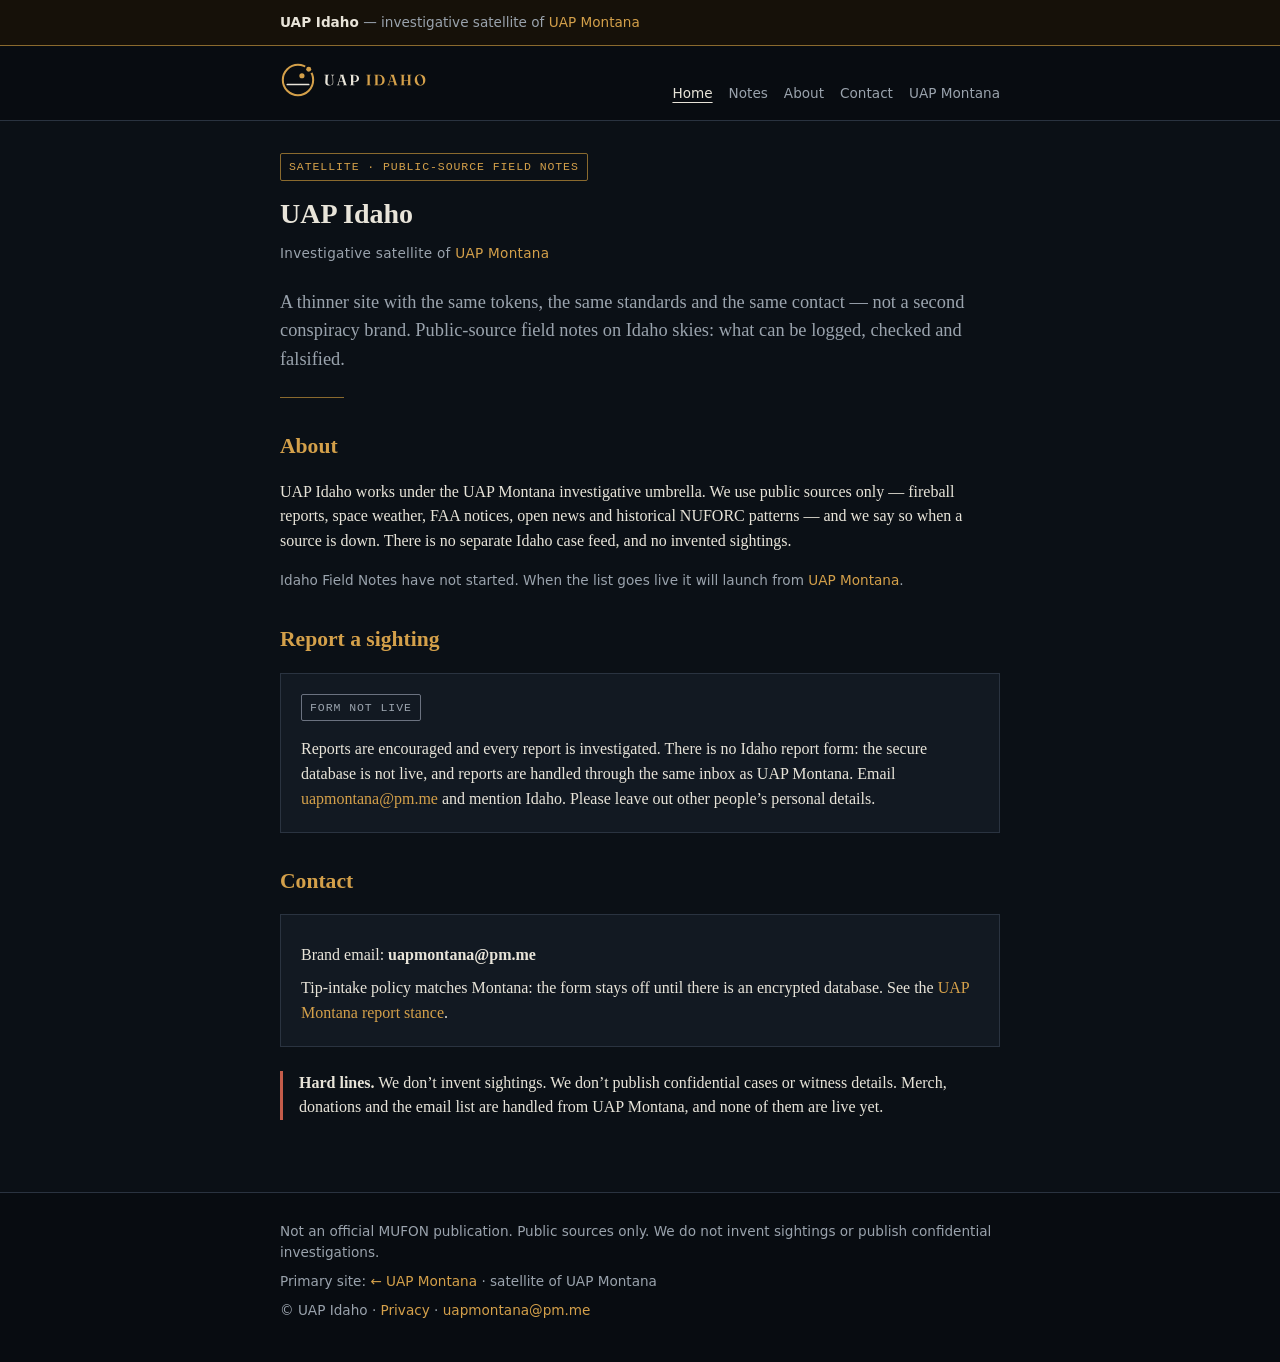
==== index.html @ a7c7fc58 "Initial site" ====
<!DOCTYPE html>
<html lang="en" data-theme="dark">
<head>
<meta charset="utf-8" />
<meta name="viewport" content="width=device-width, initial-scale=1" />
<title>UAP Idaho — investigative satellite of UAP Montana</title>
<meta name="description" content="UAP Idaho is the investigative satellite of UAP Montana: public-source field notes on Idaho skies. No invented sightings. Not an official MUFON site." />
<meta name="color-scheme" content="dark" />
<meta name="theme-color" content="#0b1016" />

<link rel="canonical" href="https://uapidaho.com/" />
<link rel="icon" href="/favicon.svg" type="image/svg+xml" />
<link rel="icon" href="/favicon.ico" sizes="any" />
<link rel="icon" href="/favicon-32.png" type="image/png" sizes="32x32" />
<link rel="icon" href="/favicon-192.png" type="image/png" sizes="192x192" />
<link rel="apple-touch-icon" href="/apple-touch-icon.png" />
<meta property="og:type" content="website" />
<meta property="og:site_name" content="UAP Idaho" />
<meta property="og:title" content="UAP Idaho — investigative satellite of UAP Montana" />
<meta property="og:description" content="UAP Idaho is the investigative satellite of UAP Montana: public-source field notes on Idaho skies. No invented sightings. Not an official MUFON site." />
<meta property="og:url" content="https://uapidaho.com/" />
<meta property="og:image" content="https://uapidaho.com/og.png" />
<meta property="og:image:width" content="1200" />
<meta property="og:image:height" content="630" />
<meta property="og:image:alt" content="UAP Idaho — public-source field notes" />
<meta name="twitter:card" content="summary_large_image" />
<meta name="twitter:title" content="UAP Idaho — investigative satellite of UAP Montana" />
<meta name="twitter:description" content="UAP Idaho is the investigative satellite of UAP Montana: public-source field notes on Idaho skies. No invented sightings. Not an official MUFON site." />
<meta name="twitter:image" content="https://uapidaho.com/og.png" />
<link rel="stylesheet" href="/styles.css" />
</head>
<body>
<a class="skip" href="#main">Skip to content</a>
<div class="sat-banner" role="note"><div class="wrap"><strong>UAP Idaho</strong> — investigative satellite of <a href="https://uapmontana.com/">UAP Montana</a></div></div>
<header class="site-header"><div class="wrap">
<a class="brand" href="/" aria-label="UAP Idaho — home"><img src="/logo.svg" alt="UAP Idaho" width="147.1" height="36" /></a>
<nav class="nav" aria-label="Primary"><a href="/" aria-current="page">Home</a><a href="/notes.html">Notes</a><a href="/about.html">About</a><a href="/contact.html">Contact</a><a href="https://uapmontana.com/">UAP Montana</a></nav>
</div></header>
<main id="main"><div class="wrap">
<span class="badge">Satellite · public-source field notes</span>
<h1>UAP Idaho</h1>
<p class="sat-line">Investigative satellite of <a href="https://uapmontana.com/">UAP Montana</a></p>
<p class="lede">A thinner site with the same tokens, the same standards and the same contact — not a second conspiracy brand. Public-source field notes on Idaho skies: what can be logged, checked and falsified.</p>
<hr style="border:0;border-top:1px solid var(--color-accent-dim);margin:0 0 var(--space-8);width:4rem" />

<section id="about" aria-labelledby="about-h">
<h2 id="about-h">About</h2>
<p>UAP Idaho works under the UAP Montana investigative umbrella. We use public sources only — fireball reports, space weather, FAA notices, open news and historical NUFORC patterns — and we say so when a source is down. There is no separate Idaho case feed, and no invented sightings.</p>
<p class="ghost">Idaho Field Notes have not started. When the list goes live it will launch from <a href="https://uapmontana.com/">UAP Montana</a>.</p>
</section>

<section id="report" aria-labelledby="report-h">
<h2 id="report-h">Report a sighting</h2>
<div class="card">
<span class="badge badge--dark">Form not live</span>
<p>Reports are encouraged and every report is investigated. There is no Idaho report form: the secure database is not live, and reports are handled through the same inbox as UAP Montana. Email <a href="mailto:uapmontana@pm.me">uapmontana@pm.me</a> and mention Idaho. Please leave out other people’s personal details.</p>
</div>
</section>

<section id="contact" aria-labelledby="contact-h">
<h2 id="contact-h">Contact</h2>
<div class="card">
<p>Brand email: <a href="mailto:uapmontana@pm.me"><strong>uapmontana@pm.me</strong></a></p>
<p>Tip-intake policy matches Montana: the form stays off until there is an encrypted database. See the <a href="https://uapmontana.com/#report">UAP Montana report stance</a>.</p>
</div>
</section>

<div class="hard">
<p><strong>Hard lines.</strong> We don’t invent sightings. We don’t publish confidential cases or witness details. Merch, donations and the email list are handled from UAP Montana, and none of them are live yet.</p>
</div>
</div></main>
<footer class="site-footer"><div class="wrap">
<p>Not an official MUFON publication. Public sources only. We do not invent sightings or publish confidential investigations.</p>
<p>Primary site: <a href="https://uapmontana.com/">← UAP Montana</a> · satellite of UAP Montana</p>
<p>© UAP Idaho · <a href="/privacy.html">Privacy</a> · <a href="mailto:uapmontana@pm.me">uapmontana@pm.me</a></p>
</div></footer>
</body>
</html>
---- styles.css ----
/* UAP Idaho — uapidaho.com. Tokens: UAP Montana/Idaho design system. */
:root,
[data-theme="dark"],
.theme-dark {
  color-scheme: dark;

  --color-bg: #0b1016;
  --color-bg-elevated: #121922;
  --color-bg-deep: #080c11;
  --color-ink: #e8e4d9;
  --color-muted: #9aa3ad;
  --color-line: #2a3340;
  --color-accent: #d4a04a;
  --color-accent-dim: #8a6a2e;
  --color-accent-wash: #161109;
  --color-danger: #c45c4a;
  --color-focus: #d4a04a;
  --color-status-dark: #6b7280;
  --color-status-live: #4a9e6f;

  --font-serif: "Iowan Old Style", "Palatino Linotype", Palatino, "Book Antiqua", Georgia, "Times New Roman", serif;
  --font-sans: "Segoe UI", system-ui, -apple-system, BlinkMacSystemFont, "Helvetica Neue", Arial, sans-serif;
  --font-mono: ui-monospace, "Cascadia Code", "SF Mono", Consolas, "Liberation Mono", Menlo, monospace;

  --text-xs: 0.72rem;
  --text-sm: 0.85rem;
  --text-base: 1rem;
  --text-md: 1.05rem;
  --text-lg: 1.15rem;
  --text-xl: 1.35rem;
  --text-2xl: 1.75rem;
  --text-3xl: 2rem;

  --leading-tight: 1.2;
  --leading-snug: 1.35;
  --leading-normal: 1.55;
  --tracking-badge: 0.08em;
  --tracking-brand: 0.1em;

  --space-1: 0.25rem;
  --space-2: 0.5rem;
  --space-3: 0.75rem;
  --space-4: 1rem;
  --space-5: 1.25rem;
  --space-6: 1.5rem;
  --space-8: 2rem;
  --space-10: 2.5rem;
  --space-12: 3rem;
  --space-16: 4rem;

  --measure: 720px;
  --measure-wide: 960px;
  --gutter: 1.2rem;

  --radius-none: 0;
  --radius-sm: 2px;
  --radius-md: 4px;

  --elev-0: none;
  --elev-1: 0 1px 0 rgba(0, 0, 0, 0.35);
  --elev-2: 0 4px 16px rgba(0, 0, 0, 0.35);

  --duration-fast: 150ms;
  --ease-default: ease;

  --border: 1px solid var(--color-line);
  --border-dashed-accent: 1px dashed var(--color-accent-dim);
}

[data-theme="light"],
.theme-light {
  color-scheme: light;

  --color-bg: #f4f2ec;
  --color-bg-elevated: #ffffff;
  --color-bg-deep: #ebe7df;
  --color-ink: #1a1f26;
  --color-muted: #5c6570;
  --color-line: #c8c2b4;
  --color-accent: #9a6f28;
  --color-accent-dim: #b8924a;
  --color-accent-wash: #f5edd8;
  --color-danger: #a84838;
  --color-focus: #9a6f28;
  --color-status-dark: #6b7280;
  --color-status-live: #2f7a52;

  --elev-1: 0 1px 0 rgba(0, 0, 0, 0.06);
  --elev-2: 0 4px 16px rgba(0, 0, 0, 0.08);
}

@media (prefers-reduced-motion: reduce) {
  :root {
    --duration-fast: 0ms;
  }
}

*,*::before,*::after{box-sizing:border-box}
html{-webkit-text-size-adjust:100%}
html,body{margin:0;padding:0;background:var(--color-bg);color:var(--color-ink)}
body{font-family:var(--font-serif);font-size:var(--text-base);line-height:var(--leading-normal);min-height:100vh;display:flex;flex-direction:column}
a{color:var(--color-accent);text-decoration:none}
a:hover{text-decoration:underline;text-underline-offset:3px}
a:focus-visible,button:focus-visible,input:focus-visible,textarea:focus-visible{outline:2px solid var(--color-focus);outline-offset:2px}
.wrap{width:min(var(--measure),calc(100% - (var(--gutter) * 2)));margin-inline:auto}
.skip{position:absolute;left:-9999px}
.skip:focus{left:var(--space-4);top:var(--space-4);z-index:100;background:var(--color-bg-elevated);color:var(--color-ink);padding:var(--space-2) var(--space-3)}
.sat-banner{background:var(--color-accent-wash);border-bottom:1px solid var(--color-accent-dim);padding:var(--space-3) 0;font-family:var(--font-sans);font-size:var(--text-sm);color:var(--color-muted)}
.sat-banner strong{color:var(--color-ink);font-weight:600}
.site-header{background:var(--color-bg-deep);border-bottom:var(--border);padding:var(--space-4) 0 var(--space-3)}
.site-header .wrap{display:flex;align-items:baseline;justify-content:space-between;gap:var(--space-4);flex-wrap:wrap}
.brand{font-size:var(--text-md);letter-spacing:var(--tracking-brand);text-transform:uppercase;color:var(--color-ink)}
.brand{display:inline-block;line-height:0}
.brand img{display:block;height:36px;width:auto;max-width:100%}
.brand:hover{text-decoration:none}
@media (max-width:420px){.brand img{height:30px}}
.brand span{color:var(--color-accent)}
.nav{display:flex;gap:var(--space-4);flex-wrap:wrap;font-family:var(--font-sans);font-size:var(--text-sm)}
.nav a{color:var(--color-muted);padding:var(--space-1) 0}
.nav a[aria-current="page"]{color:var(--color-ink);text-decoration:underline;text-underline-offset:4px}
main{flex:1;padding:var(--space-8) 0 var(--space-12)}
.badge{display:inline-block;font-family:var(--font-mono);font-size:var(--text-xs);letter-spacing:var(--tracking-badge);text-transform:uppercase;border:1px solid var(--color-accent-dim);color:var(--color-accent);padding:var(--space-1) var(--space-2);border-radius:var(--radius-sm);margin-bottom:var(--space-4)}
.badge--dark{color:var(--color-muted);border-color:var(--color-status-dark);margin:0 0 var(--space-2)}
h1{font-size:var(--text-2xl);font-weight:600;line-height:var(--leading-tight);margin:0 0 var(--space-3)}
h2{font-size:var(--text-xl);font-weight:600;color:var(--color-accent);margin:var(--space-8) 0 var(--space-3)}
.sat-line{font-family:var(--font-sans);font-size:var(--text-sm);color:var(--color-muted);margin:0 0 var(--space-6);letter-spacing:.02em}
.lede{font-size:var(--text-lg);color:var(--color-muted);margin:0 0 var(--space-6)}
.card{background:var(--color-bg-elevated);border:var(--border);padding:var(--space-5);margin:var(--space-4) 0}
.card p{margin:var(--space-2) 0 0}
.card strong{color:var(--color-ink)}
.card ul{margin:var(--space-2) 0 0;padding-left:1.1rem}
.card li{margin:var(--space-2) 0}
.cta{margin:var(--space-6) 0;padding:var(--space-5);border:var(--border-dashed-accent);background:var(--color-accent-wash)}
.cta strong{color:var(--color-accent)}
.ghost,.note{color:var(--color-muted);font-size:var(--text-sm);font-family:var(--font-sans)}
.hard{border-left:3px solid var(--color-danger);padding-left:var(--space-4);margin:var(--space-6) 0}
.grid{display:grid;gap:var(--space-4);grid-template-columns:1fr 1fr}
.grid .card{margin:0}
@media (max-width:560px){.grid{grid-template-columns:1fr}h1{font-size:1.55rem}.lede{font-size:1.05rem}}
label{display:block;font-family:var(--font-sans);font-size:var(--text-sm);margin:var(--space-3) 0 var(--space-1)}
input,textarea{width:100%;background:#0a0e13;color:var(--color-ink);border:var(--border);padding:.55rem .65rem;font:inherit;opacity:.6}
textarea{min-height:8rem}
button{display:inline-block;margin-top:var(--space-3);background:#2a2416;color:var(--color-muted);border:var(--border);padding:.5rem .9rem;font:inherit;cursor:not-allowed}
fieldset{border:0;padding:0;margin:0}
code{font-family:var(--font-mono);font-size:.92em}
.site-footer{border-top:var(--border);background:var(--color-bg-deep);padding:var(--space-5) 0 var(--space-8);font-family:var(--font-sans);font-size:var(--text-sm);color:var(--color-muted)}
.site-footer p{margin:var(--space-2) 0}
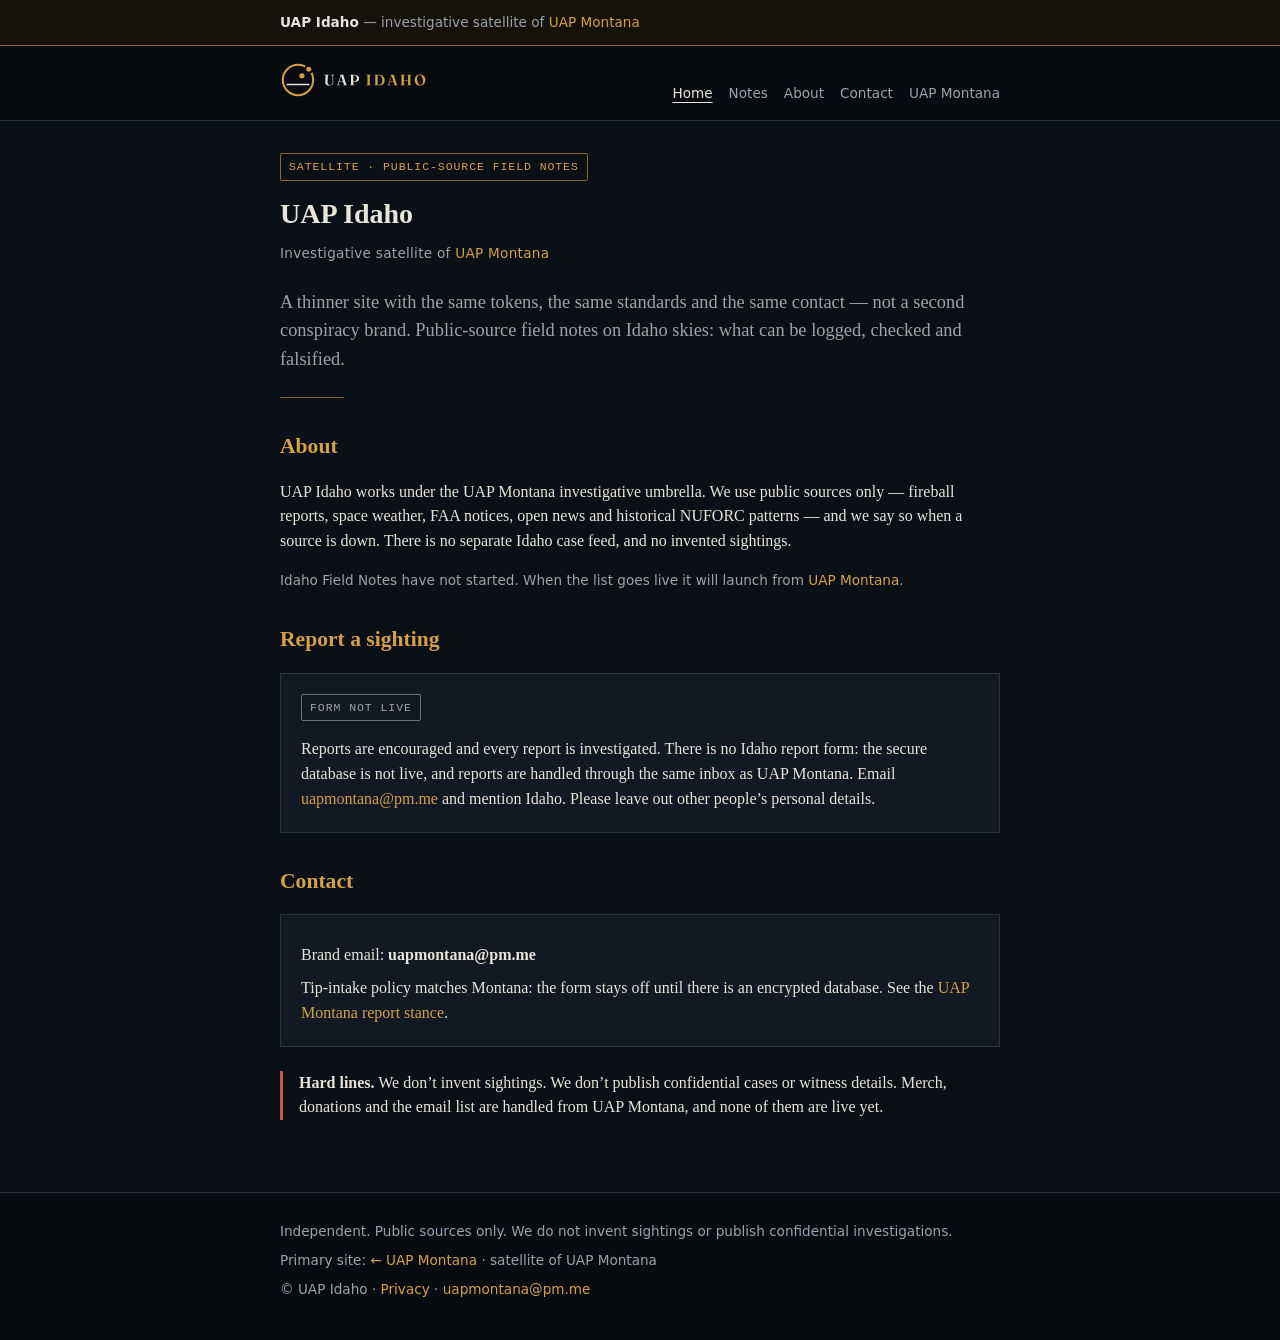
==== commit 53145503: "Trim MUFON references" ====
--- a/index.html
+++ b/index.html
@@ -4,7 +4,7 @@
 <meta charset="utf-8" />
 <meta name="viewport" content="width=device-width, initial-scale=1" />
 <title>UAP Idaho — investigative satellite of UAP Montana</title>
-<meta name="description" content="UAP Idaho is the investigative satellite of UAP Montana: public-source field notes on Idaho skies. No invented sightings. Not an official MUFON site." />
+<meta name="description" content="UAP Idaho is the investigative satellite of UAP Montana: public-source field notes on Idaho skies. No invented sightings." />
 <meta name="color-scheme" content="dark" />
 <meta name="theme-color" content="#0b1016" />
 
@@ -17,7 +17,7 @@
 <meta property="og:type" content="website" />
 <meta property="og:site_name" content="UAP Idaho" />
 <meta property="og:title" content="UAP Idaho — investigative satellite of UAP Montana" />
-<meta property="og:description" content="UAP Idaho is the investigative satellite of UAP Montana: public-source field notes on Idaho skies. No invented sightings. Not an official MUFON site." />
+<meta property="og:description" content="UAP Idaho is the investigative satellite of UAP Montana: public-source field notes on Idaho skies. No invented sightings." />
 <meta property="og:url" content="https://uapidaho.com/" />
 <meta property="og:image" content="https://uapidaho.com/og.png" />
 <meta property="og:image:width" content="1200" />
@@ -25,7 +25,7 @@
 <meta property="og:image:alt" content="UAP Idaho — public-source field notes" />
 <meta name="twitter:card" content="summary_large_image" />
 <meta name="twitter:title" content="UAP Idaho — investigative satellite of UAP Montana" />
-<meta name="twitter:description" content="UAP Idaho is the investigative satellite of UAP Montana: public-source field notes on Idaho skies. No invented sightings. Not an official MUFON site." />
+<meta name="twitter:description" content="UAP Idaho is the investigative satellite of UAP Montana: public-source field notes on Idaho skies. No invented sightings." />
 <meta name="twitter:image" content="https://uapidaho.com/og.png" />
 <link rel="stylesheet" href="/styles.css" />
 </head>
@@ -70,7 +70,7 @@
 </div>
 </div></main>
 <footer class="site-footer"><div class="wrap">
-<p>Not an official MUFON publication. Public sources only. We do not invent sightings or publish confidential investigations.</p>
+<p>Independent. Public sources only. We do not invent sightings or publish confidential investigations.</p>
 <p>Primary site: <a href="https://uapmontana.com/">← UAP Montana</a> · satellite of UAP Montana</p>
 <p>© UAP Idaho · <a href="/privacy.html">Privacy</a> · <a href="mailto:uapmontana@pm.me">uapmontana@pm.me</a></p>
 </div></footer>
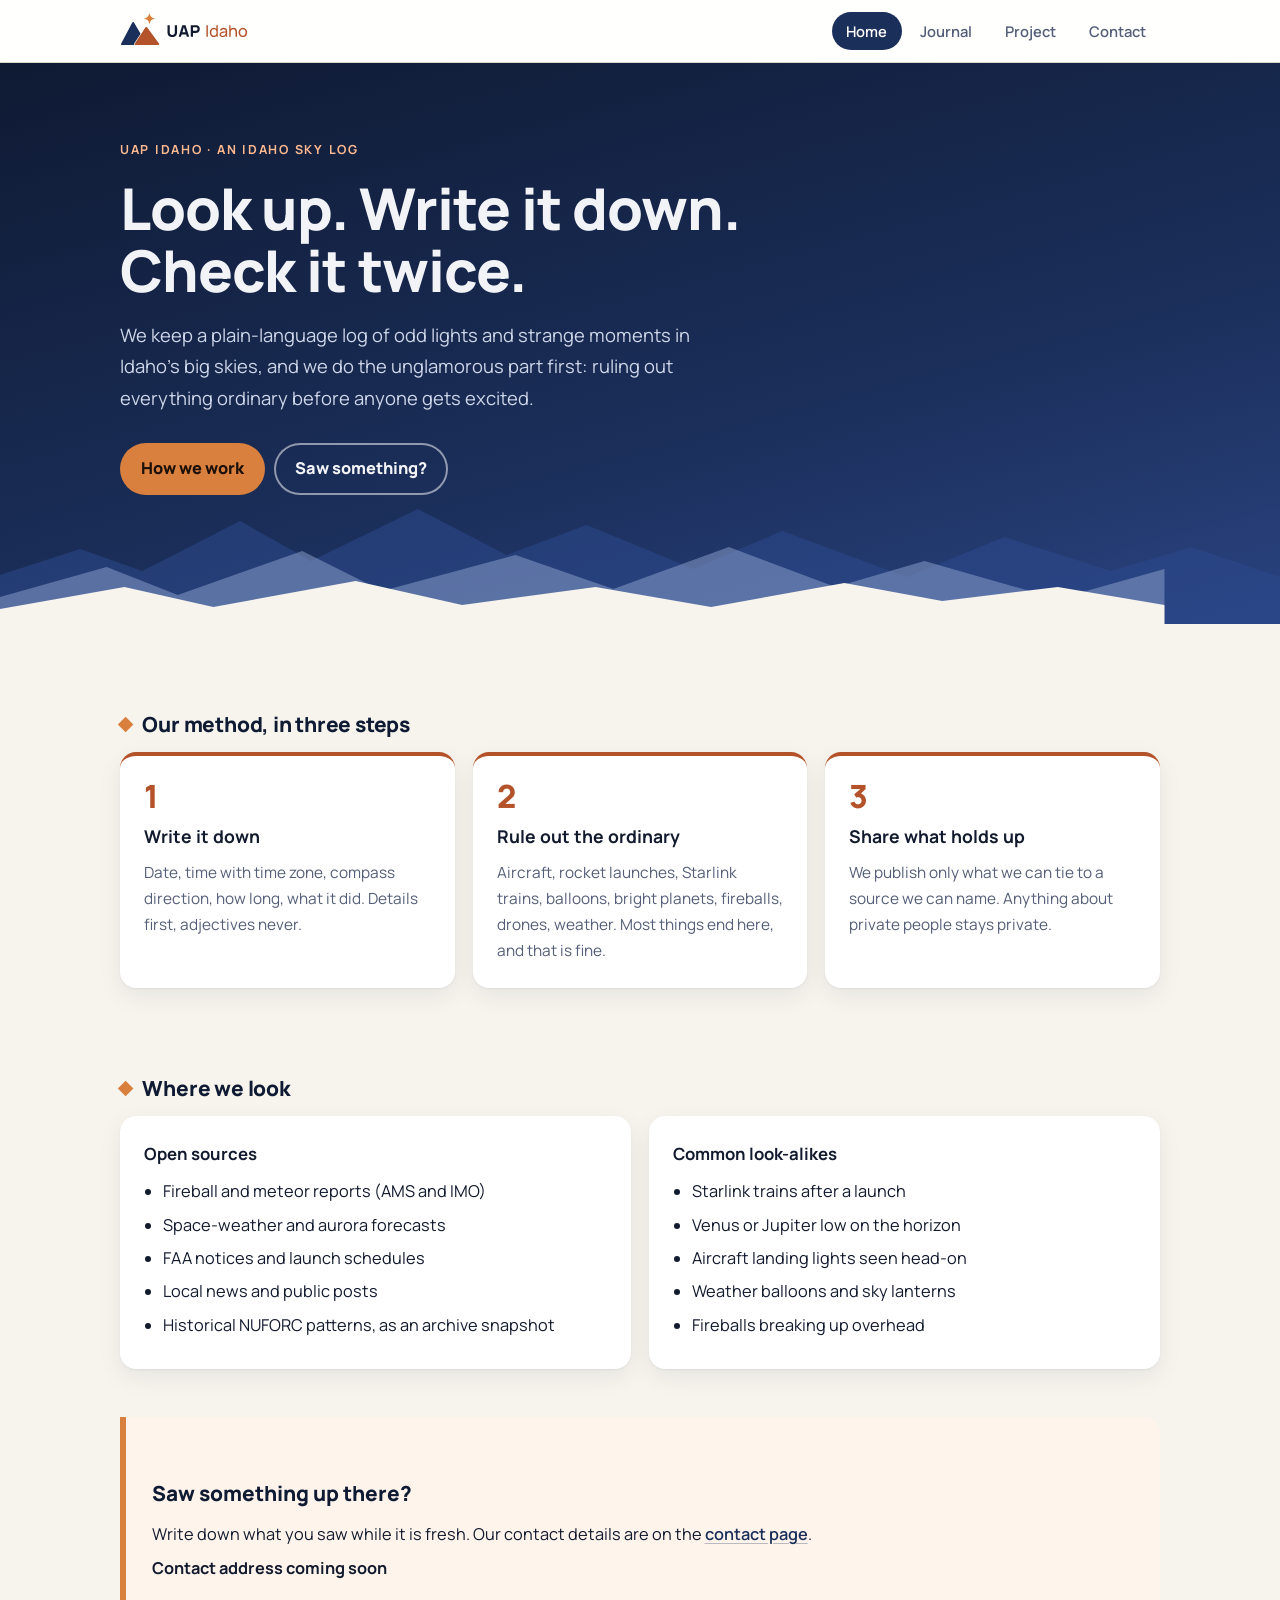
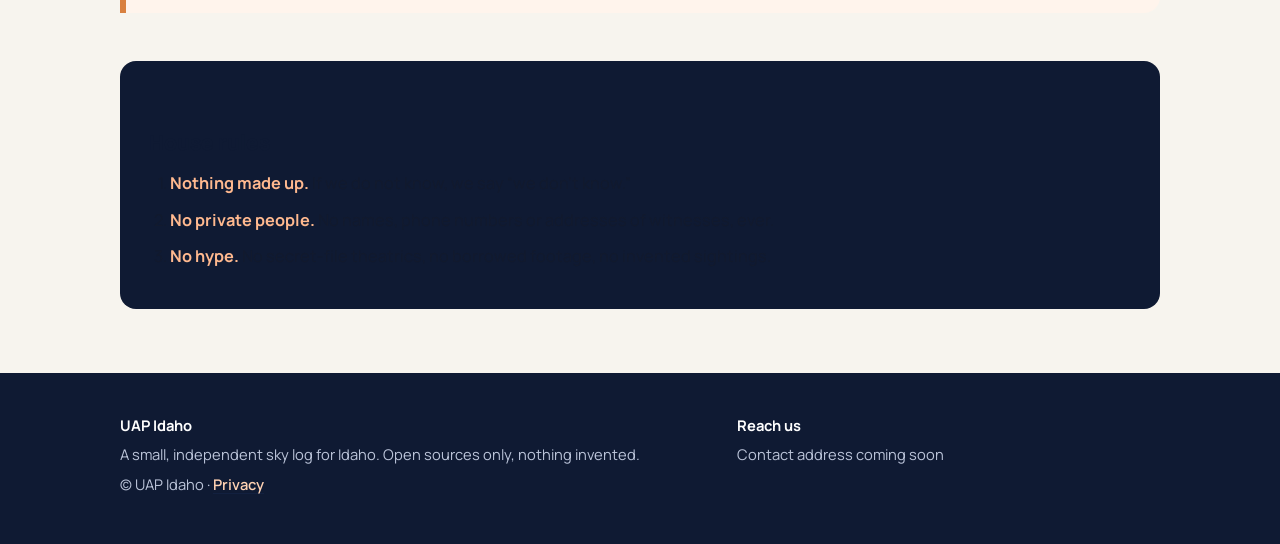
==== commit 0dc7815a: "Redesign site" ====
--- a/index.html
+++ b/index.html
@@ -1,78 +1,93 @@
 <!DOCTYPE html>
-<html lang="en" data-theme="dark">
+<html lang="en">
 <head>
 <meta charset="utf-8" />
 <meta name="viewport" content="width=device-width, initial-scale=1" />
-<title>UAP Idaho — investigative satellite of UAP Montana</title>
-<meta name="description" content="UAP Idaho is the investigative satellite of UAP Montana: public-source field notes on Idaho skies. No invented sightings." />
-<meta name="color-scheme" content="dark" />
-<meta name="theme-color" content="#0b1016" />
-
+<title>UAP Idaho — an Idaho sky log</title>
+<meta name="description" content="UAP Idaho is a small, independent sky log for Idaho: odd lights written down carefully and checked against the ordinary explanations first." />
+<meta name="color-scheme" content="light" />
+<meta name="theme-color" content="#1b2f5b" />
 <link rel="canonical" href="https://uapidaho.com/" />
-<link rel="icon" href="/favicon.svg" type="image/svg+xml" />
+<link rel="icon" href="/icon.svg" type="image/svg+xml" />
 <link rel="icon" href="/favicon.ico" sizes="any" />
-<link rel="icon" href="/favicon-32.png" type="image/png" sizes="32x32" />
-<link rel="icon" href="/favicon-192.png" type="image/png" sizes="192x192" />
+<link rel="icon" href="/assets/icon-32.png" type="image/png" sizes="32x32" />
+<link rel="icon" href="/assets/icon-192.png" type="image/png" sizes="192x192" />
 <link rel="apple-touch-icon" href="/apple-touch-icon.png" />
 <meta property="og:type" content="website" />
 <meta property="og:site_name" content="UAP Idaho" />
-<meta property="og:title" content="UAP Idaho — investigative satellite of UAP Montana" />
-<meta property="og:description" content="UAP Idaho is the investigative satellite of UAP Montana: public-source field notes on Idaho skies. No invented sightings." />
+<meta property="og:title" content="UAP Idaho — an Idaho sky log" />
+<meta property="og:description" content="UAP Idaho is a small, independent sky log for Idaho: odd lights written down carefully and checked against the ordinary explanations first." />
 <meta property="og:url" content="https://uapidaho.com/" />
-<meta property="og:image" content="https://uapidaho.com/og.png" />
+<meta property="og:image" content="https://uapidaho.com/assets/social-card.png" />
 <meta property="og:image:width" content="1200" />
 <meta property="og:image:height" content="630" />
-<meta property="og:image:alt" content="UAP Idaho — public-source field notes" />
+<meta property="og:image:alt" content="UAP Idaho — an Idaho sky log" />
 <meta name="twitter:card" content="summary_large_image" />
-<meta name="twitter:title" content="UAP Idaho — investigative satellite of UAP Montana" />
-<meta name="twitter:description" content="UAP Idaho is the investigative satellite of UAP Montana: public-source field notes on Idaho skies. No invented sightings." />
-<meta name="twitter:image" content="https://uapidaho.com/og.png" />
-<link rel="stylesheet" href="/styles.css" />
+<meta name="twitter:title" content="UAP Idaho — an Idaho sky log" />
+<meta name="twitter:description" content="UAP Idaho is a small, independent sky log for Idaho: odd lights written down carefully and checked against the ordinary explanations first." />
+<meta name="twitter:image" content="https://uapidaho.com/assets/social-card.png" />
+<link rel="stylesheet" href="/assets/site.css" />
 </head>
 <body>
-<a class="skip" href="#main">Skip to content</a>
-<div class="sat-banner" role="note"><div class="wrap"><strong>UAP Idaho</strong> — investigative satellite of <a href="https://uapmontana.com/">UAP Montana</a></div></div>
-<header class="site-header"><div class="wrap">
-<a class="brand" href="/" aria-label="UAP Idaho — home"><img src="/logo.svg" alt="UAP Idaho" width="147.1" height="36" /></a>
-<nav class="nav" aria-label="Primary"><a href="/" aria-current="page">Home</a><a href="/notes.html">Notes</a><a href="/about.html">About</a><a href="/contact.html">Contact</a><a href="https://uapmontana.com/">UAP Montana</a></nav>
+<a class="ig-skip" href="#content">Skip to content</a>
+<header class="ig-top"><div class="ig-in">
+<a class="ig-logo" href="/" aria-label="UAP Idaho — home"><img src="/assets/wordmark.svg" alt="UAP Idaho" width="128.7" height="40" /></a>
+<nav class="ig-menu" aria-label="Main"><a href="/" aria-current="page">Home</a><a href="/journal.html">Journal</a><a href="/project.html">Project</a><a href="/contact.html">Contact</a></nav>
 </div></header>
-<main id="main"><div class="wrap">
-<span class="badge">Satellite · public-source field notes</span>
-<h1>UAP Idaho</h1>
-<p class="sat-line">Investigative satellite of <a href="https://uapmontana.com/">UAP Montana</a></p>
-<p class="lede">A thinner site with the same tokens, the same standards and the same contact — not a second conspiracy brand. Public-source field notes on Idaho skies: what can be logged, checked and falsified.</p>
-<hr style="border:0;border-top:1px solid var(--color-accent-dim);margin:0 0 var(--space-8);width:4rem" />
-
-<section id="about" aria-labelledby="about-h">
-<h2 id="about-h">About</h2>
-<p>UAP Idaho works under the UAP Montana investigative umbrella. We use public sources only — fireball reports, space weather, FAA notices, open news and historical NUFORC patterns — and we say so when a source is down. There is no separate Idaho case feed, and no invented sightings.</p>
-<p class="ghost">Idaho Field Notes have not started. When the list goes live it will launch from <a href="https://uapmontana.com/">UAP Montana</a>.</p>
-</section>
-
-<section id="report" aria-labelledby="report-h">
-<h2 id="report-h">Report a sighting</h2>
-<div class="card">
-<span class="badge badge--dark">Form not live</span>
-<p>Reports are encouraged and every report is investigated. There is no Idaho report form: the secure database is not live, and reports are handled through the same inbox as UAP Montana. Email <a href="mailto:uapmontana@pm.me">uapmontana@pm.me</a> and mention Idaho. Please leave out other people’s personal details.</p>
+<main id="content">
+<section class="ig-hero"><div class="ig-in">
+<span class="ig-kicker">UAP Idaho · an Idaho sky log</span>
+<h1>Look up. Write it down. Check it twice.</h1>
+<p class="ig-lede">We keep a plain-language log of odd lights and strange moments in Idaho’s big skies, and we do the unglamorous part first: ruling out everything ordinary before anyone gets excited.</p>
+<a class="ig-btn" href="/project.html">How we work</a><a class="ig-btn ig-btn--line" href="/contact.html">Saw something?</a>
+</div></section>
+<div class="ig-page"><div class="ig-in ig-main">
+<section class="ig-sec">
+<h2>Our method, in three steps</h2>
+<div class="ig-tiles">
+<article class="ig-tile"><b class="ig-n">1</b><h3>Write it down</h3><p>Date, time with time zone, compass direction, how long, what it did. Details first, adjectives never.</p></article>
+<article class="ig-tile"><b class="ig-n">2</b><h3>Rule out the ordinary</h3><p>Aircraft, rocket launches, Starlink trains, balloons, bright planets, fireballs, drones, weather. Most things end here, and that is fine.</p></article>
+<article class="ig-tile"><b class="ig-n">3</b><h3>Share what holds up</h3><p>We publish only what we can tie to a source we can name. Anything about private people stays private.</p></article>
 </div>
 </section>
 
-<section id="contact" aria-labelledby="contact-h">
-<h2 id="contact-h">Contact</h2>
-<div class="card">
-<p>Brand email: <a href="mailto:uapmontana@pm.me"><strong>uapmontana@pm.me</strong></a></p>
-<p>Tip-intake policy matches Montana: the form stays off until there is an encrypted database. See the <a href="https://uapmontana.com/#report">UAP Montana report stance</a>.</p>
+<section class="ig-sec">
+<h2>Where we look</h2>
+<div class="ig-two">
+<div class="ig-box"><h3>Open sources</h3><ul>
+<li>Fireball and meteor reports (AMS and IMO)</li>
+<li>Space-weather and aurora forecasts</li>
+<li>FAA notices and launch schedules</li>
+<li>Local news and public posts</li>
+<li>Historical NUFORC patterns, as an archive snapshot</li></ul></div>
+<div class="ig-box"><h3>Common look-alikes</h3><ul>
+<li>Starlink trains after a launch</li>
+<li>Venus or Jupiter low on the horizon</li>
+<li>Aircraft landing lights seen head-on</li>
+<li>Weather balloons and sky lanterns</li>
+<li>Fireballs breaking up overhead</li></ul></div>
 </div>
 </section>
 
-<div class="hard">
-<p><strong>Hard lines.</strong> We don’t invent sightings. We don’t publish confidential cases or witness details. Merch, donations and the email list are handled from UAP Montana, and none of them are live yet.</p>
-</div>
-</div></main>
-<footer class="site-footer"><div class="wrap">
-<p>Independent. Public sources only. We do not invent sightings or publish confidential investigations.</p>
-<p>Primary site: <a href="https://uapmontana.com/">← UAP Montana</a> · satellite of UAP Montana</p>
-<p>© UAP Idaho · <a href="/privacy.html">Privacy</a> · <a href="mailto:uapmontana@pm.me">uapmontana@pm.me</a></p>
+<section class="ig-call">
+<h2>Saw something up there?</h2>
+<p>Write down what you saw while it is fresh. Our contact details are on the <a href="/contact.html">contact page</a>.</p>
+<p><strong>Contact address coming soon</strong></p>
+</section>
+
+<section class="ig-rules">
+<h2>House rules</h2>
+<ol>
+<li><strong>Nothing made up.</strong> If we do not know, we say “we don’t know.”</li>
+<li><strong>No private people.</strong> No names, phone numbers or addresses of witnesses, ever.</li>
+<li><strong>No hype.</strong> No secret-file theatrics, no borrowed footage, no invented sightings.</li>
+</ol>
+</section>
+</div></div>
+</main>
+<footer class="ig-foot"><div class="ig-in">
+<div><p><strong>UAP Idaho</strong></p><p>A small, independent sky log for Idaho. Open sources only, nothing invented.</p><p>© UAP Idaho · <a href="/privacy.html">Privacy</a></p></div>
+<div><p><strong>Reach us</strong></p><p>Contact address coming soon</p></div>
 </div></footer>
 </body>
 </html>
--- a/assets/site.css
+++ b/assets/site.css
@@ -0,0 +1,70 @@
+/* UAP Idaho */
+@font-face{font-family:"Manrope";src:url(/assets/fonts/manrope-latin.woff) format("woff");font-weight:200 800;font-style:normal;font-display:swap}
+:root{--navy:#1b2f5b;--rust:#b4532a;--copper:#d9803f;--ink:#121a2e;--mist:#f7f4ee;--paper:#ffffff;--rule:#ddd6c9;--soft:#545e78;--deep:#0f1a33;
+--r:16px;--shadow:0 1px 2px rgba(18,26,46,.06),0 8px 24px rgba(18,26,46,.07)}
+*,*::before,*::after{box-sizing:border-box}
+html{-webkit-text-size-adjust:100%;scroll-behavior:smooth}
+body{margin:0;font-family:"Manrope","Avenir Next",Avenir,"Trebuchet MS","Segoe UI",system-ui,sans-serif;font-size:1.02rem;line-height:1.7;color:var(--ink);background:var(--mist);display:flex;flex-direction:column;min-height:100vh}
+a{color:var(--navy);font-weight:600;text-decoration:underline;text-decoration-color:rgba(27,47,91,.3);text-underline-offset:3px}
+a:hover{text-decoration-color:var(--copper)}
+a:focus-visible,.ig-btn:focus-visible{outline:3px solid var(--copper);outline-offset:2px;border-radius:6px}
+.ig-skip{position:absolute;left:-9999px}
+.ig-skip:focus{left:1rem;top:1rem;z-index:50;background:var(--paper);padding:.5rem .8rem;border-radius:8px}
+.ig-in{width:min(1040px,calc(100% - 2.4rem));margin-inline:auto}
+.ig-top{position:sticky;top:0;z-index:20;background:rgba(255,255,255,.92);backdrop-filter:blur(8px);border-bottom:1px solid var(--rule)}
+.ig-top .ig-in{display:flex;align-items:center;justify-content:space-between;gap:1rem;padding:.7rem 0;flex-wrap:wrap}
+.ig-logo{display:inline-block;line-height:0;text-decoration:none}
+.ig-logo img{display:block;height:40px;width:auto;max-width:100%}
+.ig-menu{display:flex;gap:.25rem;flex-wrap:wrap}
+.ig-menu a{color:var(--soft);text-decoration:none;padding:.4rem .9rem;border-radius:999px;font-size:.92rem}
+.ig-menu a:hover{background:var(--mist);color:var(--ink)}
+.ig-menu a[aria-current="page"]{background:var(--navy);color:#fff}
+.ig-hero{position:relative;background:linear-gradient(165deg,#0f1a33 0%,#1b2f5b 62%,#2a4380 100%);color:#f2f3f7;padding:4.5rem 0 7.5rem;overflow:hidden}
+.ig-hero::after{content:"";position:absolute;left:0;right:0;bottom:-1px;height:120px;background:url(/assets/ridge.svg) bottom center/cover no-repeat}
+.ig-hero .ig-in{position:relative;z-index:1}
+.ig-kicker{display:inline-block;font-size:.78rem;font-weight:700;letter-spacing:.14em;text-transform:uppercase;color:#ffb98f;margin:0 0 1rem}
+.ig-hero h1{font-size:clamp(2.1rem,5.4vw,3.6rem);font-weight:800;line-height:1.08;letter-spacing:-.02em;margin:0 0 1.2rem;max-width:16ch}
+.ig-hero p.ig-lede{font-size:1.15rem;max-width:56ch;color:#cdd5e8;margin:0 0 1.8rem}
+.ig-btn{display:inline-block;background:var(--copper);color:#1b0f08;font-weight:800;text-decoration:none;padding:.75rem 1.3rem;border-radius:999px;margin:0 .6rem .6rem 0}
+.ig-btn:hover{background:#f08a57}
+.ig-btn--line{background:transparent;color:#f2f3f7;box-shadow:inset 0 0 0 2px rgba(242,243,247,.55)}
+.ig-btn--line:hover{background:rgba(255,255,255,.1)}
+.ig-page{padding:3rem 0 4rem;flex:1}
+.ig-page h1{font-size:clamp(1.9rem,4vw,2.6rem);font-weight:800;letter-spacing:-.02em;line-height:1.12;margin:0 0 .8rem;color:var(--deep)}
+.ig-page .ig-lede{font-size:1.12rem;color:var(--soft);max-width:60ch;margin:0 0 2rem}
+.ig-main{flex:1}
+.ig-sec{padding:3rem 0 0}
+.ig-sec:first-child{padding-top:0}
+.ig-sec h2{font-size:1.5rem;font-weight:800;letter-spacing:-.01em;margin:0 0 1.2rem;color:var(--deep)}
+.ig-sec h2::before{content:"";display:inline-block;width:.7rem;height:.7rem;background:var(--copper);transform:rotate(45deg);margin-right:.7rem;position:relative;top:-.12em}
+.ig-tiles{display:grid;grid-template-columns:repeat(3,1fr);gap:1.1rem}
+.ig-tile{background:var(--paper);border-radius:var(--r);padding:1.5rem;box-shadow:var(--shadow);border-top:4px solid var(--rust)}
+.ig-tile b.ig-n{display:block;font-size:2rem;font-weight:800;color:var(--rust);line-height:1;margin-bottom:.6rem}
+.ig-tile h3{margin:0 0 .5rem;font-size:1.1rem}
+.ig-tile p{margin:0;color:var(--soft);font-size:.96rem}
+.ig-two{display:grid;grid-template-columns:1fr 1fr;gap:1.1rem}
+.ig-box{background:var(--paper);border-radius:var(--r);padding:1.5rem;box-shadow:var(--shadow)}
+.ig-box h3{margin:0 0 .6rem;font-size:1.05rem}
+.ig-box ul{margin:0;padding-left:1.2rem;color:var(--soft)}
+.ig-box li{margin:.35rem 0}
+.ig-box p{margin:.4rem 0;color:var(--soft)}
+.ig-call{background:#fff4ec;border-left:6px solid var(--copper);border-radius:0 var(--r) var(--r) 0;padding:1.5rem 1.6rem;margin:3rem 0 0}
+.ig-call h2{margin:0 0 .5rem;font-size:1.35rem;color:var(--deep)}
+.ig-call h2::before{display:none}
+.ig-call p{margin:.4rem 0}
+.ig-rules{background:var(--deep);color:#d5dbe9;border-radius:var(--r);padding:1.8rem;margin:3rem 0 0}
+.ig-rules h2{color:#fff;margin:0 0 1rem;font-size:1.3rem}
+.ig-rules h2::before{display:none}
+.ig-rules ol{margin:0;padding-left:1.3rem}
+.ig-rules li{margin:.55rem 0}
+.ig-rules strong{color:#ffb98f}
+.ig-chip{display:inline-block;font-size:.76rem;font-weight:800;letter-spacing:.06em;text-transform:uppercase;color:var(--navy);background:#e3e8f4;padding:.25rem .7rem;border-radius:999px;margin:0 0 1rem}
+.ig-quiet{color:var(--soft);font-size:.92rem}
+.ig-page h2{font-size:1.3rem;font-weight:800;margin:2.2rem 0 .6rem;color:var(--deep)}
+.ig-page ul,.ig-page ol{color:var(--ink)}
+.ig-foot{background:var(--deep);color:#bcc5da;padding:2.2rem 0 2.6rem;font-size:.92rem;margin-top:auto}
+.ig-foot .ig-in{display:grid;grid-template-columns:1.4fr 1fr;gap:1.5rem;align-items:start}
+.ig-foot a{color:#ffd2b3}
+.ig-foot p{margin:.3rem 0}
+.ig-foot strong{color:#fff}
+@media (max-width:760px){.ig-tiles,.ig-two,.ig-foot .ig-in{grid-template-columns:1fr}.ig-hero{padding:3rem 0 6rem}.ig-logo img{height:34px}.ig-menu a{padding:.35rem .7rem}}
